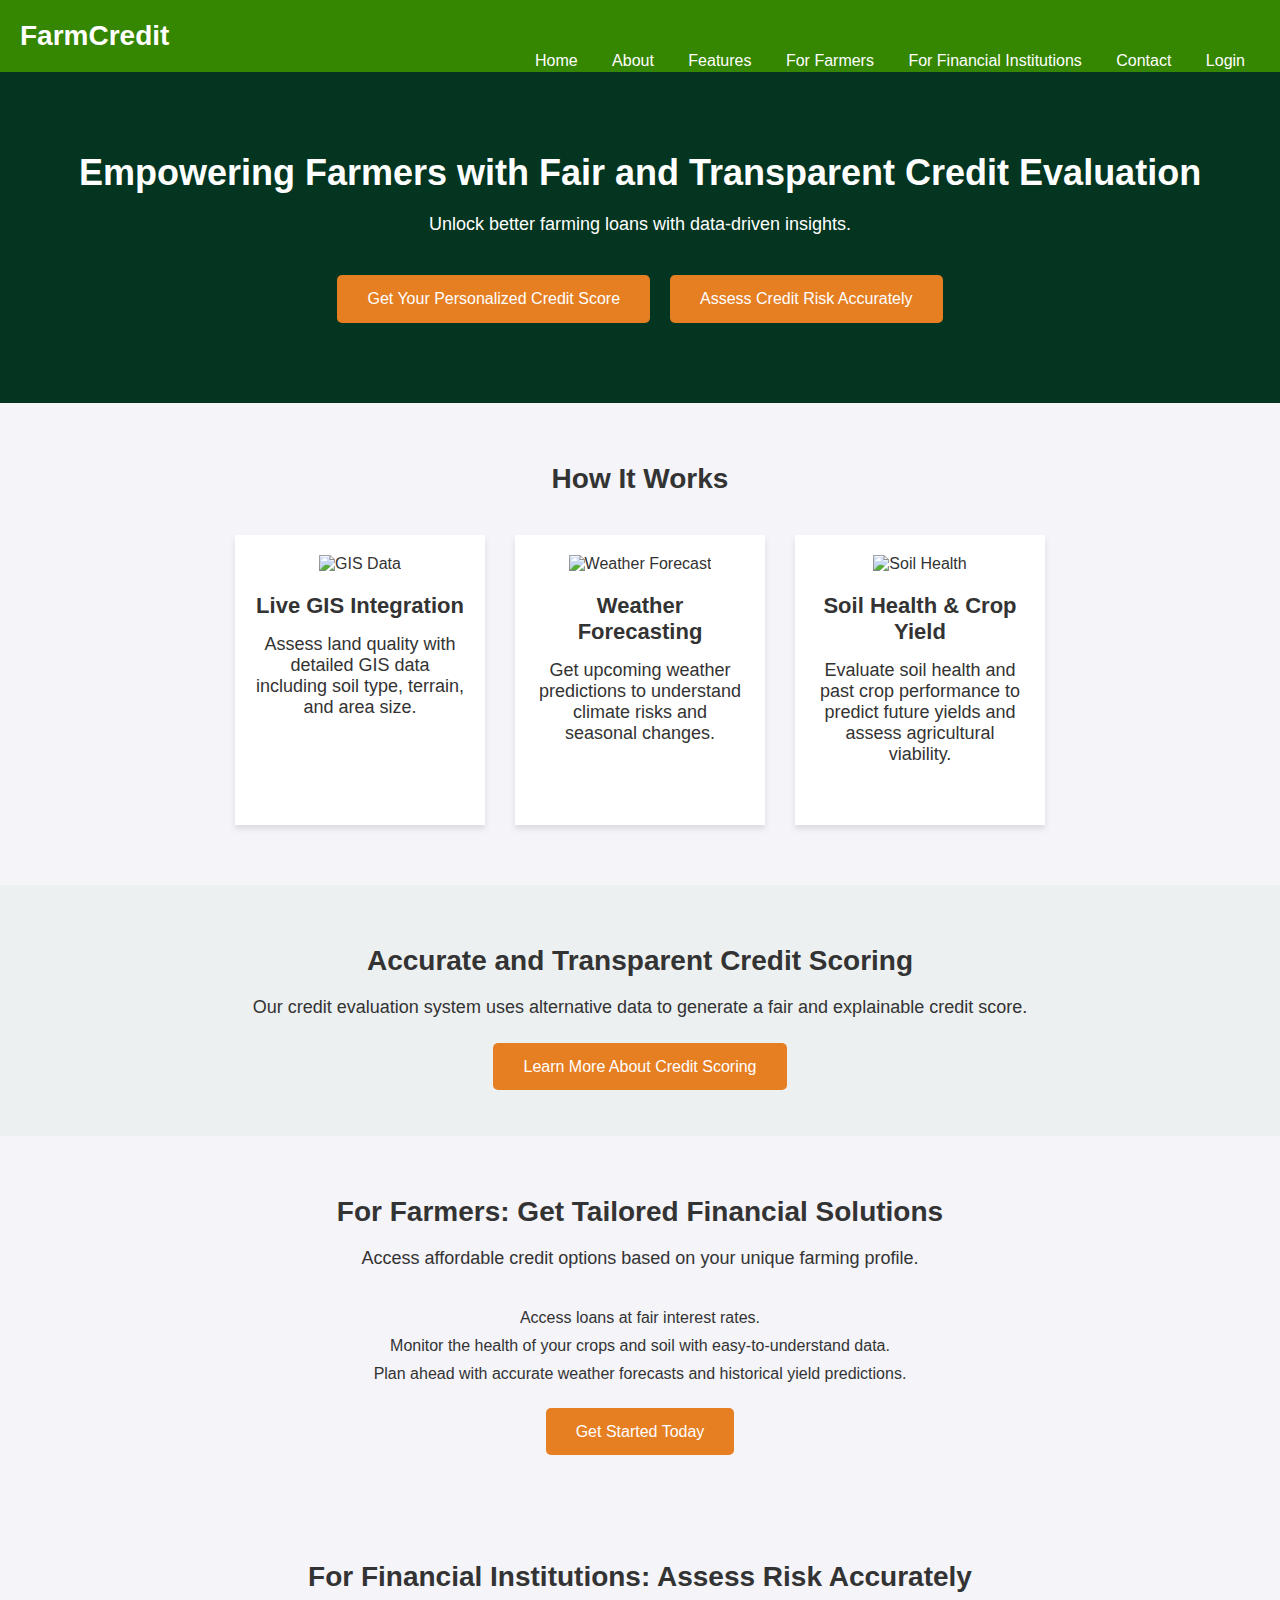
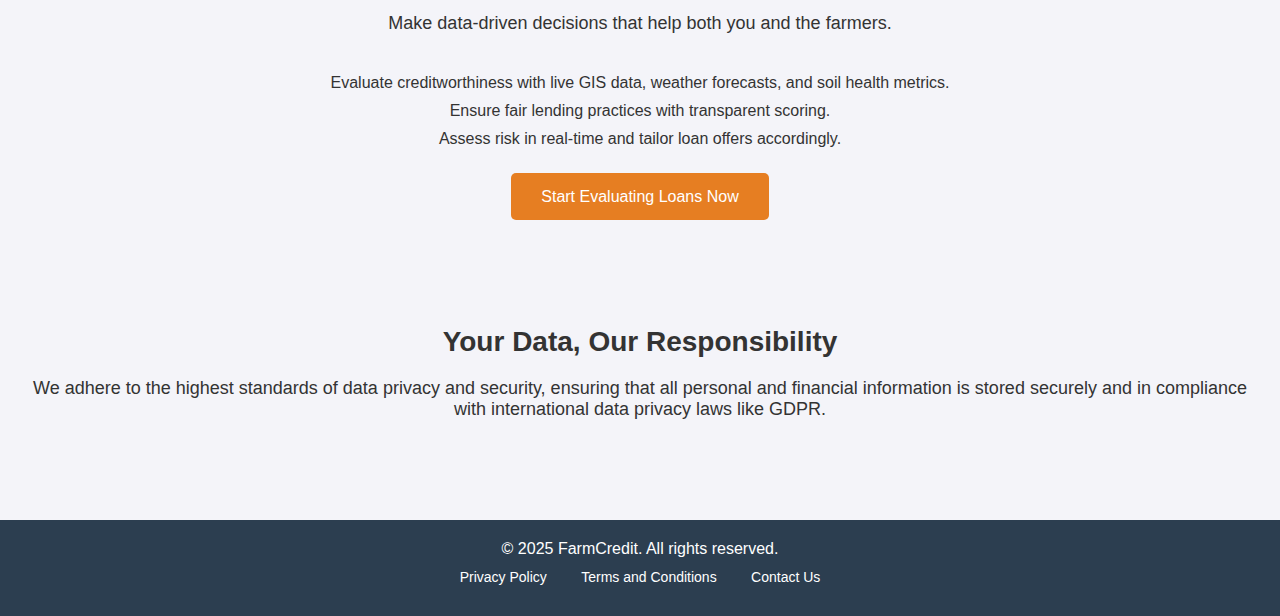
==== 1_homepage.html @ 0d48fa56 "We are students" ====
<!DOCTYPE html>
<html lang="en">
<head>
    <meta charset="UTF-8">
    <meta name="viewport" content="width=device-width, initial-scale=1.0">
    <title>Credit Evaluation Tool</title>
    <link rel="stylesheet" href="styles.css">
</head>
<body>

    <!-- Header Section -->
    <header>
        <div class="logo">
            <h1>FarmCredit</h1>
        </div>
        <nav>
            <ul id="nav-list">
                <li><a href="#home">Home</a></li>
                <li><a href="#about">About</a></li>
                <li><a href="#features">Features</a></li>
                <li><a href="#farmers">For Farmers</a></li>
                <li><a href="#financial-institutions">For Financial Institutions</a></li>
                <li><a href="#contact">Contact</a></li>
                <li><a href="2_loginpage.html" class="login-btn">Login</a></li>
            </ul>
        </nav>
        <div id="menu-icon" class="menu-icon">&#x2630;</div>
    </header>

    <!-- Hero Section -->
    <section id="hero">
        <div class="hero-text">
            <h2>Empowering Farmers with Fair and Transparent Credit Evaluation</h2>
            <p>Unlock better farming loans with data-driven insights.</p>
            <div class="cta-buttons">
                <a href="#farmers" class="cta-btn">Get Your Personalized Credit Score</a>
                <a href="#financial-institutions" class="cta-btn">Assess Credit Risk Accurately</a>
            </div>
        </div>
    </section>

    <!-- Features Section -->
    <section id="features">
        <h2>How It Works</h2>
        <div class="features-container">
            <div class="feature">
                <img src="gis-icon.png" alt="GIS Data">
                <h3>Live GIS Integration</h3>
                <p>Assess land quality with detailed GIS data including soil type, terrain, and area size.</p>
            </div>
            <div class="feature">
                <img src="weather-icon.png" alt="Weather Forecast">
                <h3>Weather Forecasting</h3>
                <p>Get upcoming weather predictions to understand climate risks and seasonal changes.</p>
            </div>
            <div class="feature">
                <img src="soil-icon.png" alt="Soil Health">
                <h3>Soil Health & Crop Yield</h3>
                <p>Evaluate soil health and past crop performance to predict future yields and assess agricultural viability.</p>
            </div>
        </div>
    </section>

    <!-- Financial Risk Scoring Section -->
    <section id="financial-risk">
        <h2>Accurate and Transparent Credit Scoring</h2>
        <p>Our credit evaluation system uses alternative data to generate a fair and explainable credit score.</p>
        <a href="#learn-more" class="cta-btn">Learn More About Credit Scoring</a>
    </section>

    <!-- For Farmers Section -->
    <section id="farmers">
        <h2>For Farmers: Get Tailored Financial Solutions</h2>
        <p>Access affordable credit options based on your unique farming profile.</p>
        <ul>
            <li>Access loans at fair interest rates.</li>
            <li>Monitor the health of your crops and soil with easy-to-understand data.</li>
            <li>Plan ahead with accurate weather forecasts and historical yield predictions.</li>
        </ul>
        <a href="#get-started" class="cta-btn">Get Started Today</a>
    </section>

    <!-- For Financial Institutions Section -->
    <section id="financial-institutions">
        <h2>For Financial Institutions: Assess Risk Accurately</h2>
        <p>Make data-driven decisions that help both you and the farmers.</p>
        <ul>
            <li>Evaluate creditworthiness with live GIS data, weather forecasts, and soil health metrics.</li>
            <li>Ensure fair lending practices with transparent scoring.</li>
            <li>Assess risk in real-time and tailor loan offers accordingly.</li>
        </ul>
        <a href="#start-evaluating" class="cta-btn">Start Evaluating Loans Now</a>
    </section>

    <!-- Data Privacy Section -->
    <section id="privacy">
        <h2>Your Data, Our Responsibility</h2>
        <p>We adhere to the highest standards of data privacy and security, ensuring that all personal and financial information is stored securely and in compliance with international data privacy laws like GDPR.</p>
    </section>

    <!-- Footer Section -->
    <footer>
        <p>&copy; 2025 FarmCredit. All rights reserved.</p>
        <nav>
            <ul>
                <li><a href="#privacy-policy">Privacy Policy</a></li>
                <li><a href="#terms">Terms and Conditions</a></li>
                <li><a href="#contact">Contact Us</a></li>
            </ul>
        </nav>
    </footer>

    <script src="script.js"></script>
</body>
</html>
---- styles.css ----
/* General Reset and Styling */
* {
    margin: 0;
    padding: 0;
    box-sizing: border-box;
    font-family: Arial, sans-serif;
}

/* Body Styling */
body {
    background-color: #f4f4f9;
    color: #333;
}

/* Header Section */
header {
    background-color: #358600;
    padding: 20px;
    color: white;
    position: relative;
}

header .logo h1 {
    display: inline-block;
    font-size: 28px;
}

header nav ul {
    list-style: none;
    float: right;
}

header nav ul li {
    display: inline;
    margin: 0 15px;
}

header nav ul li a {
    color: white;
    text-decoration: none;
    font-size: 16px;
}

header nav ul li a:hover {
    color: #3498db;
}

/* Mobile Menu Toggle */
#menu-icon {
    display: none;
    position: absolute;
    top: 20px;
    right: 20px;
    font-size: 30px;
    cursor: pointer;
}

/* Hero Section */
#hero {
    background-color: #033520;
    color: white;
    text-align: center;
    padding: 80px 20px;
}

#hero h2 {
    font-size: 36px;
    margin-bottom: 20px;
}

#hero p {
    font-size: 18px;
    margin-bottom: 40px;
}

.cta-buttons {
    display: flex;
    justify-content: center;
    gap: 20px;
}

.cta-btn {
    background-color: #e67e22;
    color: white;
    padding: 15px 30px;
    font-size: 16px;
    border-radius: 5px;
    text-decoration: none;
    transition: background-color 0.3s ease;
}

.cta-btn:hover {
    background-color: #d35400;
}

/* Features Section */
#features {
    text-align: center;
    padding: 60px 20px;
}

#features h2 {
    font-size: 28px;
    margin-bottom: 40px;
}

.features-container {
    display: flex;
    justify-content: center;
    gap: 30px;
}

.feature {
    width: 250px;
    background-color: #fff;
    padding: 20px;
    box-shadow: 0 4px 6px rgba(0, 0, 0, 0.1);
    text-align: center;
}

.feature img {
    width: 50px;
    height: 50px;
    margin-bottom: 20px;
}

.feature h3 {
    font-size: 22px;
    margin-bottom: 15px;
}

/* Mobile View */
@media screen and (max-width: 768px) {
    header nav ul {
        display: none;
        flex-direction: column;
        position: absolute;
        top: 60px;
        right: 10px;
        background-color: #2c3e50;
        padding: 20px;
        border-radius: 8px;
        width: 200px;
    }

    header nav ul li {
        margin: 10px 0;
    }

    header nav ul li a {
        font-size: 18px;
    }

    #menu-icon {
        display: block;
    }

    /* Toggle class to show menu */
    header nav.active ul {
        display: flex;
    }

    .cta-buttons {
        flex-direction: column;
    }
}

/* Financial Risk Scoring Section */
#financial-risk {
    background-color: #ecf0f1;
    text-align: center;
    padding: 60px 20px;
}

/* For Farmers and Financial Institutions Section */
section {
    padding: 60px 20px;
    text-align: center;
}

section h2 {
    font-size: 28px;
    margin-bottom: 20px;
}

section p {
    font-size: 18px;
    margin-bottom: 40px;
}

section ul {
    list-style: none;
    margin-bottom: 40px;
}

section ul li {
    font-size: 16px;
    margin-bottom: 10px;
}

footer {
    background-color: #2c3e50;
    color: white;
    text-align: center;
    padding: 20px;
}

footer nav ul {
    list-style: none;
    margin: 10px 0;
}

footer nav ul li {
    display: inline;
    margin: 0 15px;
}

footer nav ul li a {
    color: white;
    text-decoration: none;
    font-size: 14px;
}

footer nav ul li a:hover {
    color: #3498db;
}
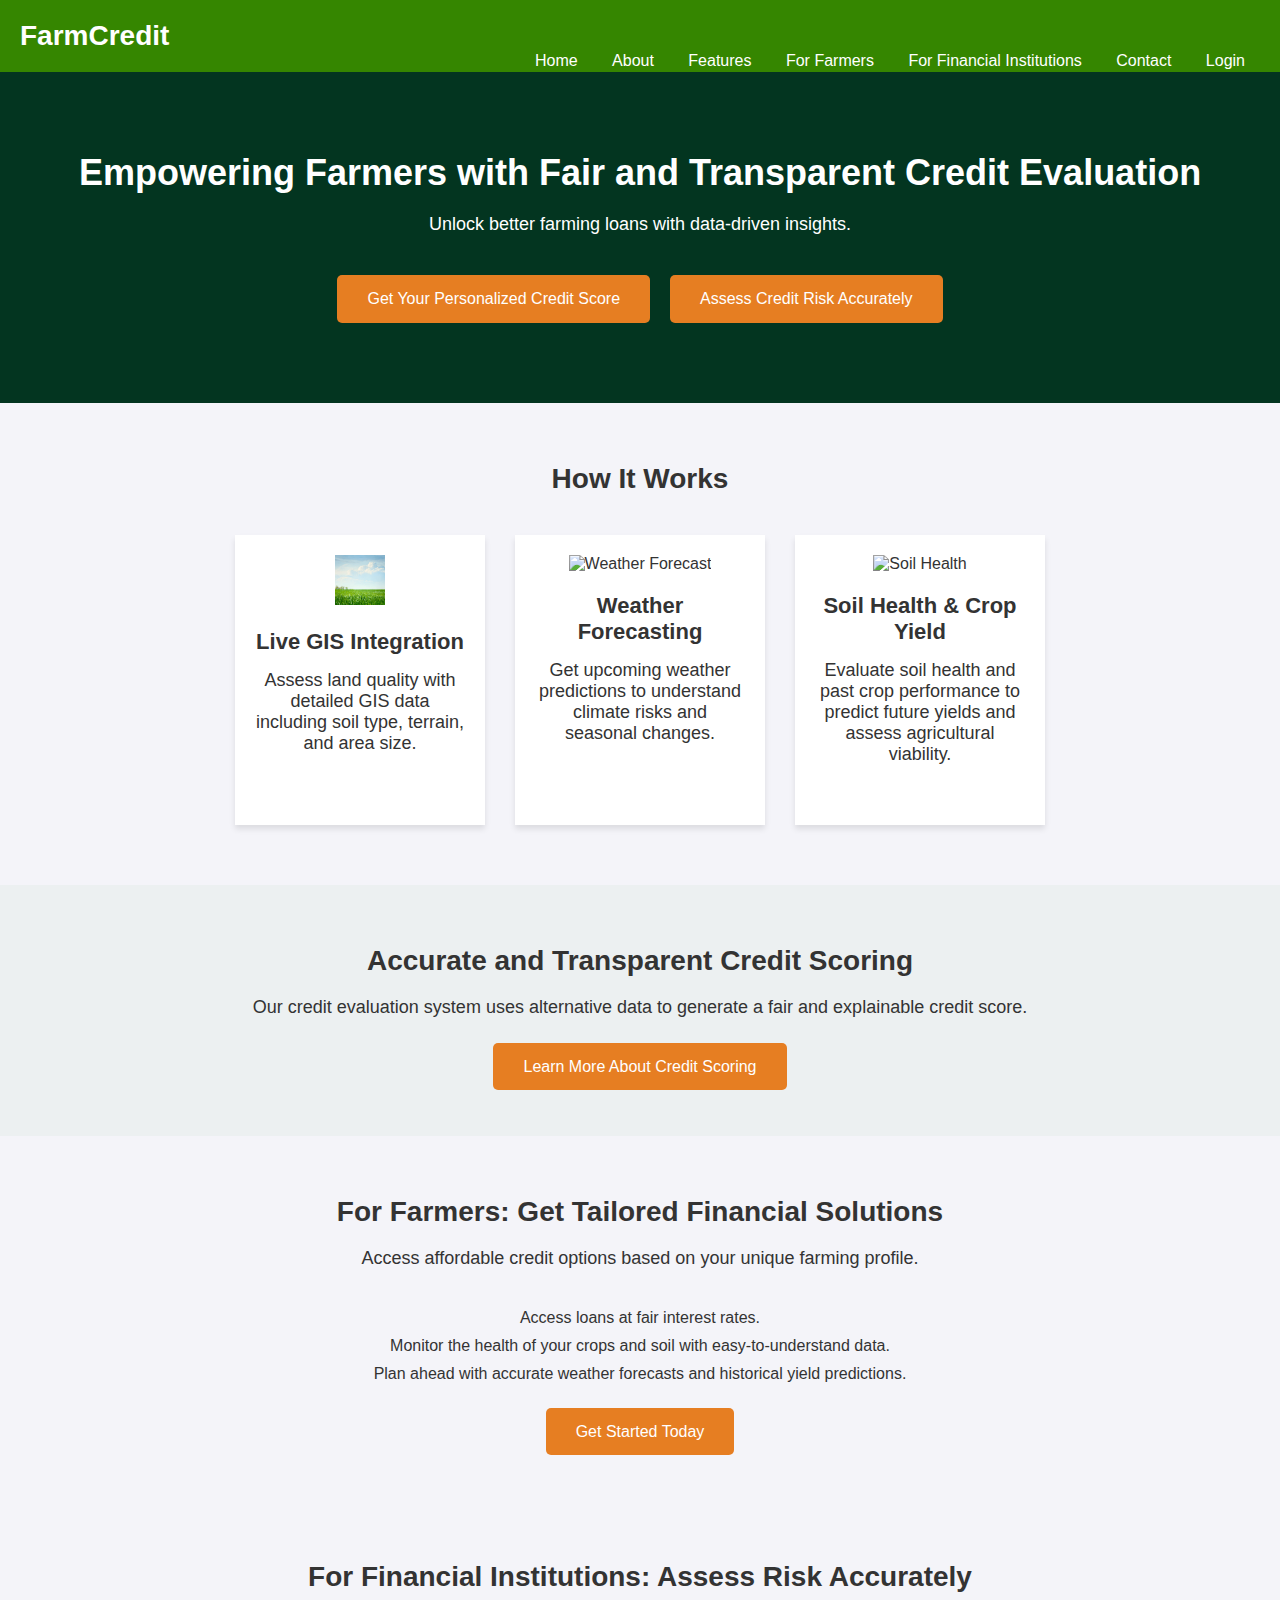
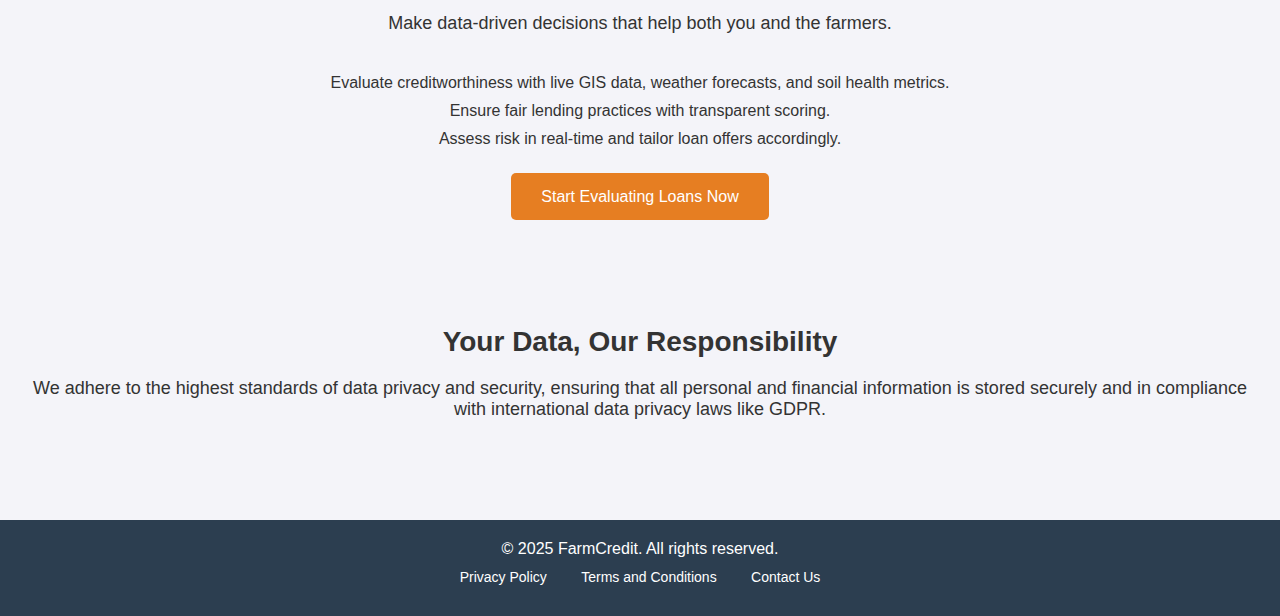
==== commit 103dd66f: "we qre studnets" ====
--- a/1_homepage.html
+++ b/1_homepage.html
@@ -15,7 +15,7 @@
         </div>
         <nav>
             <ul id="nav-list">
-                <li><a href="#home">Home</a></li>
+                <li><a href="#home" class="homedesign">Home</a></li>
                 <li><a href="#about">About</a></li>
                 <li><a href="#features">Features</a></li>
                 <li><a href="#farmers">For Farmers</a></li>
@@ -44,7 +44,7 @@
         <h2>How It Works</h2>
         <div class="features-container">
             <div class="feature">
-                <img src="gis-icon.png" alt="GIS Data">
+                <img src="Image/GIS_homepage.jpg" alt="GIS Data">
                 <h3>Live GIS Integration</h3>
                 <p>Assess land quality with detailed GIS data including soil type, terrain, and area size.</p>
             </div>
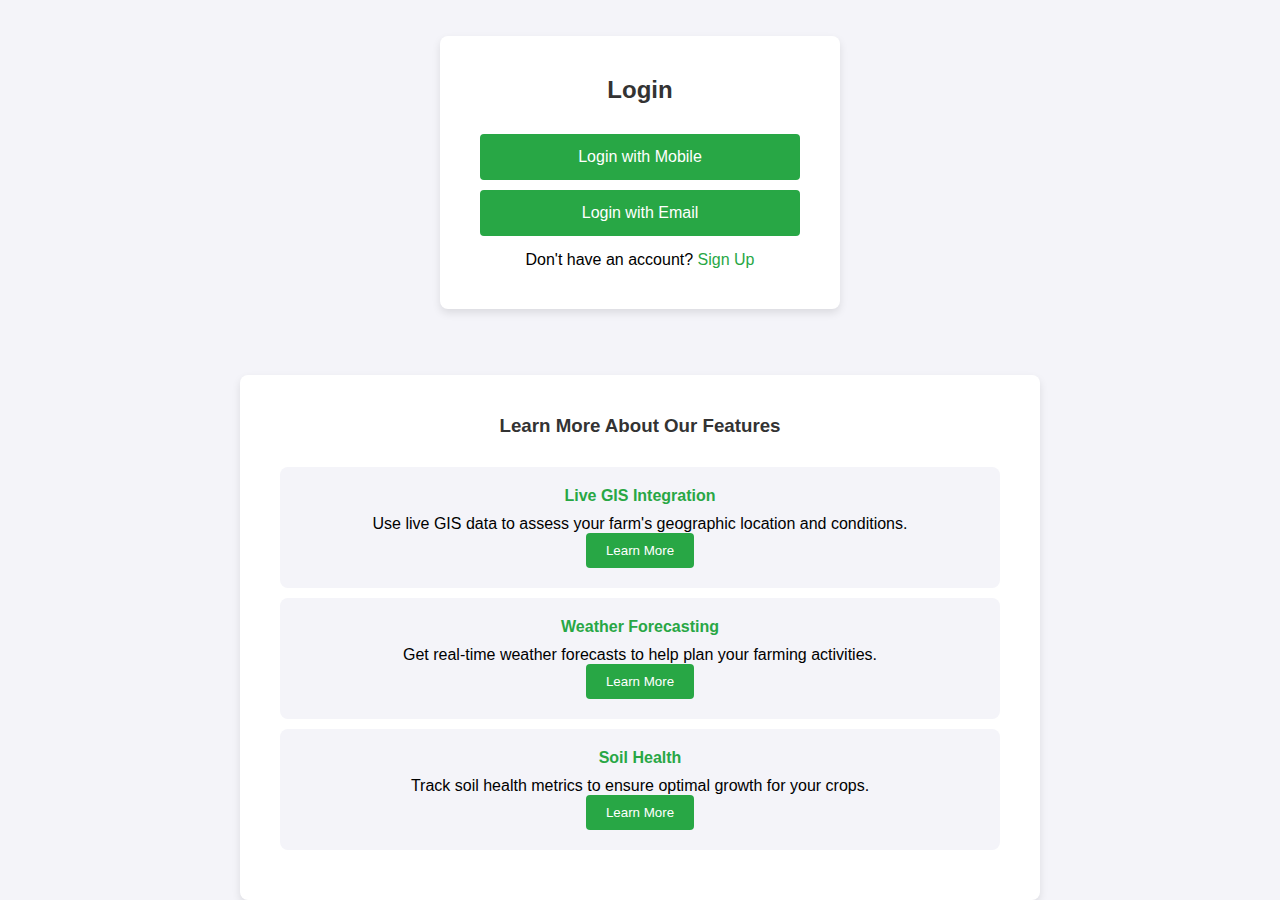
==== commit 87f35522: "Merge branch 'main' of https://github.com/Patelharsh6/Credit-evalution-tool into main" ====
--- a/1_homepage.html
+++ b/1_homepage.html
@@ -1,115 +1,85 @@
 <!DOCTYPE html>
 <html lang="en">
 <head>
-    <meta charset="UTF-8">
-    <meta name="viewport" content="width=device-width, initial-scale=1.0">
-    <title>Credit Evaluation Tool</title>
-    <link rel="stylesheet" href="styles.css">
+  <meta charset="UTF-8">
+  <meta name="viewport" content="width=device-width, initial-scale=1.0">
+  <title>Login Page</title>
+  <link rel="stylesheet" href="style.css">
 </head>
 <body>
+  <div class="login-container">
+    <div class="login-box">
+      <h2>Login</h2>
+      <form action="#">
+        <!-- Mobile Number Login -->
+        <div class="login-option">
+          <button type="button" class="login-method" onclick="showMobileLogin()">Login with Mobile</button>
+        </div>
 
-    <!-- Header Section -->
-    <header>
-        <div class="logo">
-            <h1>FarmCredit</h1>
+        <!-- Email ID Login -->
+        <div class="login-option">
+          <button type="button" class="login-method" onclick="showEmailLogin()">Login with Email</button>
         </div>
-        <nav>
-            <ul id="nav-list">
-                <li><a href="#home" class="homedesign">Home</a></li>
-                <li><a href="#about">About</a></li>
-                <li><a href="#features">Features</a></li>
-                <li><a href="#farmers">For Farmers</a></li>
-                <li><a href="#financial-institutions">For Financial Institutions</a></li>
-                <li><a href="#contact">Contact</a></li>
-                <li><a href="2_loginpage.html" class="login-btn">Login</a></li>
-            </ul>
-        </nav>
-        <div id="menu-icon" class="menu-icon">&#x2630;</div>
-    </header>
 
-    <!-- Hero Section -->
-    <section id="hero">
-        <div class="hero-text">
-            <h2>Empowering Farmers with Fair and Transparent Credit Evaluation</h2>
-            <p>Unlock better farming loans with data-driven insights.</p>
-            <div class="cta-buttons">
-                <a href="#farmers" class="cta-btn">Get Your Personalized Credit Score</a>
-                <a href="#financial-institutions" class="cta-btn">Assess Credit Risk Accurately</a>
-            </div>
+        <!-- Mobile Login Form -->
+        <div id="mobile-login" class="login-form" style="display: none;">
+          <input type="tel" id="mobile" name="mobile" placeholder="Enter Mobile Number" required>
+          <input type="password" id="mobile-password" name="password" placeholder="Enter Password" required>
+          <button type="submit" class="submit-btn">Login</button>
         </div>
-    </section>
 
-    <!-- Features Section -->
-    <section id="features">
-        <h2>How It Works</h2>
-        <div class="features-container">
-            <div class="feature">
-                <img src="Image/GIS_homepage.jpg" alt="GIS Data">
-                <h3>Live GIS Integration</h3>
-                <p>Assess land quality with detailed GIS data including soil type, terrain, and area size.</p>
-            </div>
-            <div class="feature">
-                <img src="weather-icon.png" alt="Weather Forecast">
-                <h3>Weather Forecasting</h3>
-                <p>Get upcoming weather predictions to understand climate risks and seasonal changes.</p>
-            </div>
-            <div class="feature">
-                <img src="soil-icon.png" alt="Soil Health">
-                <h3>Soil Health & Crop Yield</h3>
-                <p>Evaluate soil health and past crop performance to predict future yields and assess agricultural viability.</p>
-            </div>
+        <!-- Email Login Form -->
+        <div id="email-login" class="login-form" style="display: none;">
+          <input type="email" id="email" name="email" placeholder="Enter Email Address" required>
+          <input type="password" id="email-password" name="password" placeholder="Enter Password" required>
+          <button type="submit" class="submit-btn">Login</button>
         </div>
-    </section>
+        
+        <!-- "Do you have an account?" section -->
+        <div class="signup-option">
+          <p>Don't have an account? <a href="signup.html" class="signup-link">Sign Up</a></p>
+        </div>
+      </form>
+    </div>
+  </div>
 
-    <!-- Financial Risk Scoring Section -->
-    <section id="financial-risk">
-        <h2>Accurate and Transparent Credit Scoring</h2>
-        <p>Our credit evaluation system uses alternative data to generate a fair and explainable credit score.</p>
-        <a href="#learn-more" class="cta-btn">Learn More About Credit Scoring</a>
-    </section>
+  <!-- Learn More Section -->
+  <div class="learn-more-container">
+    <h3>Learn More About Our Features</h3>
 
-    <!-- For Farmers Section -->
-    <section id="farmers">
-        <h2>For Farmers: Get Tailored Financial Solutions</h2>
-        <p>Access affordable credit options based on your unique farming profile.</p>
-        <ul>
-            <li>Access loans at fair interest rates.</li>
-            <li>Monitor the health of your crops and soil with easy-to-understand data.</li>
-            <li>Plan ahead with accurate weather forecasts and historical yield predictions.</li>
-        </ul>
-        <a href="#get-started" class="cta-btn">Get Started Today</a>
-    </section>
+    <!-- Live GIS Integration -->
+    <div class="feature-box">
+      <h4>Live GIS Integration</h4>
+      <p>Use live GIS data to assess your farm's geographic location and conditions.</p>
+      <button class="learn-more-btn" onclick="window.location.href='gis-info.html'">Learn More</button>
+    </div>
 
-    <!-- For Financial Institutions Section -->
-    <section id="financial-institutions">
-        <h2>For Financial Institutions: Assess Risk Accurately</h2>
-        <p>Make data-driven decisions that help both you and the farmers.</p>
-        <ul>
-            <li>Evaluate creditworthiness with live GIS data, weather forecasts, and soil health metrics.</li>
-            <li>Ensure fair lending practices with transparent scoring.</li>
-            <li>Assess risk in real-time and tailor loan offers accordingly.</li>
-        </ul>
-        <a href="#start-evaluating" class="cta-btn">Start Evaluating Loans Now</a>
-    </section>
+    <!-- Weather Forecasting -->
+    <div class="feature-box">
+      <h4>Weather Forecasting</h4>
+      <p>Get real-time weather forecasts to help plan your farming activities.</p>
+      <button class="learn-more-btn" onclick="window.location.href='weather-info.html'">Learn More</button>
+    </div>
 
-    <!-- Data Privacy Section -->
-    <section id="privacy">
-        <h2>Your Data, Our Responsibility</h2>
-        <p>We adhere to the highest standards of data privacy and security, ensuring that all personal and financial information is stored securely and in compliance with international data privacy laws like GDPR.</p>
-    </section>
+    <!-- Soil Health -->
+    <div class="feature-box">
+      <h4>Soil Health</h4>
+      <p>Track soil health metrics to ensure optimal growth for your crops.</p>
+      <button class="learn-more-btn" onclick="window.location.href='soil-info.html'">Learn More</button>
+    </div>
+  </div>
 
-    <!-- Footer Section -->
-    <footer>
-        <p>&copy; 2025 FarmCredit. All rights reserved.</p>
-        <nav>
-            <ul>
-                <li><a href="#privacy-policy">Privacy Policy</a></li>
-                <li><a href="#terms">Terms and Conditions</a></li>
-                <li><a href="#contact">Contact Us</a></li>
-            </ul>
-        </nav>
-    </footer>
+  <script>
+    // Toggle between mobile login and email login
+    function showMobileLogin() {
+      document.getElementById("mobile-login").style.display = "block";
+      document.getElementById("email-login").style.display = "none";
+    }
 
-    <script src="script.js"></script>
+    function showEmailLogin() {
+      document.getElementById("email-login").style.display = "block";
+      document.getElementById("mobile-login").style.display = "none";
+    }
+  </script>
 </body>
 </html>
--- a/style.css
+++ b/style.css
@@ -0,0 +1,172 @@
+/* Global Styles */
+* {
+    margin: 0;
+    padding: 0;
+    box-sizing: border-box;
+  }
+  
+  body {
+    font-family: Arial, sans-serif;
+    background-color: #f4f4f9;
+    display: flex;
+    justify-content: center;
+    align-items: center;
+    flex-direction: column;
+    height: 100vh;
+  }
+  
+  .login-container {
+    display: flex;
+    justify-content: center;
+    align-items: center;
+    height: 50%;
+    width: 100%;
+  }
+  
+  .login-box {
+    background-color: white;
+    padding: 40px;
+    border-radius: 8px;
+    box-shadow: 0 4px 8px rgba(0, 0, 0, 0.1);
+    width: 100%;
+    max-width: 400px;
+    text-align: center;
+  }
+  
+  h2 {
+    margin-bottom: 30px;
+    color: #333;
+  }
+  
+  .login-option {
+    margin: 10px 0;
+  }
+  
+  .login-method {
+    padding: 12px;
+    width: 100%;
+    border: 2px solid #28a745;
+    border-radius: 4px;
+    background-color: #28a745;
+    color: white;
+    font-size: 16px;
+    cursor: pointer;
+    transition: background-color 0.3s;
+  }
+  
+  .login-method:hover {
+    background-color: #218838;
+  }
+  
+  .login-form {
+    display: none;
+    margin-top: 20px;
+  }
+  
+  input[type="tel"],
+  input[type="email"],
+  input[type="password"] {
+    width: 100%;
+    padding: 12px;
+    margin: 10px 0;
+    border: 2px solid #ccc;
+    border-radius: 4px;
+    font-size: 16px;
+  }
+  
+  .submit-btn {
+    padding: 12px;
+    width: 100%;
+    border: none;
+    background-color: #28a745;
+    color: white;
+    font-size: 16px;
+    cursor: pointer;
+    border-radius: 4px;
+    transition: background-color 0.3s;
+  }
+  
+  .submit-btn:hover {
+    background-color: #218838;
+  }
+  
+  /* "Don't have an account?" Section */
+  .signup-option {
+    margin-top: 15px;
+  }
+  
+  .signup-link {
+    color: #28a745;
+    text-decoration: none;
+  }
+  
+  .signup-link:hover {
+    text-decoration: underline;
+  }
+  
+  /* Learn More Section */
+  .learn-more-container {
+    background-color: white;
+    padding: 40px;
+    margin-top: 30px;
+    width: 100%;
+    max-width: 800px;
+    box-shadow: 0 4px 8px rgba(0, 0, 0, 0.1);
+    border-radius: 8px;
+    text-align: center;
+  }
+  
+  h3 {
+    margin-bottom: 30px;
+    color: #333;
+  }
+  
+  .feature-box {
+    background-color: #f4f4f9;
+    padding: 20px;
+    margin: 10px 0;
+    border-radius: 8px;
+    text-align: center;
+  }
+  
+  .feature-box h4 {
+    margin-bottom: 10px;
+    color: #28a745;
+  }
+  
+  .learn-more-btn {
+    padding: 10px 20px;
+    background-color: #28a745;
+    color: white;
+    border: none;
+    border-radius: 4px;
+    cursor: pointer;
+    transition: background-color 0.3s;
+  }
+  
+  .learn-more-btn:hover {
+    background-color: #218838;
+  }
+  
+  /* Responsive Design */
+  @media (max-width: 600px) {
+    .login-box {
+      padding: 20px;
+      width: 90%;
+    }
+  
+    .submit-btn,
+    .login-method {
+      font-size: 14px;
+    }
+  
+    .learn-more-container {
+      padding: 20px;
+      width: 90%;
+    }
+  
+    .learn-more-btn {
+      font-size: 14px;
+    }
+  }
+  